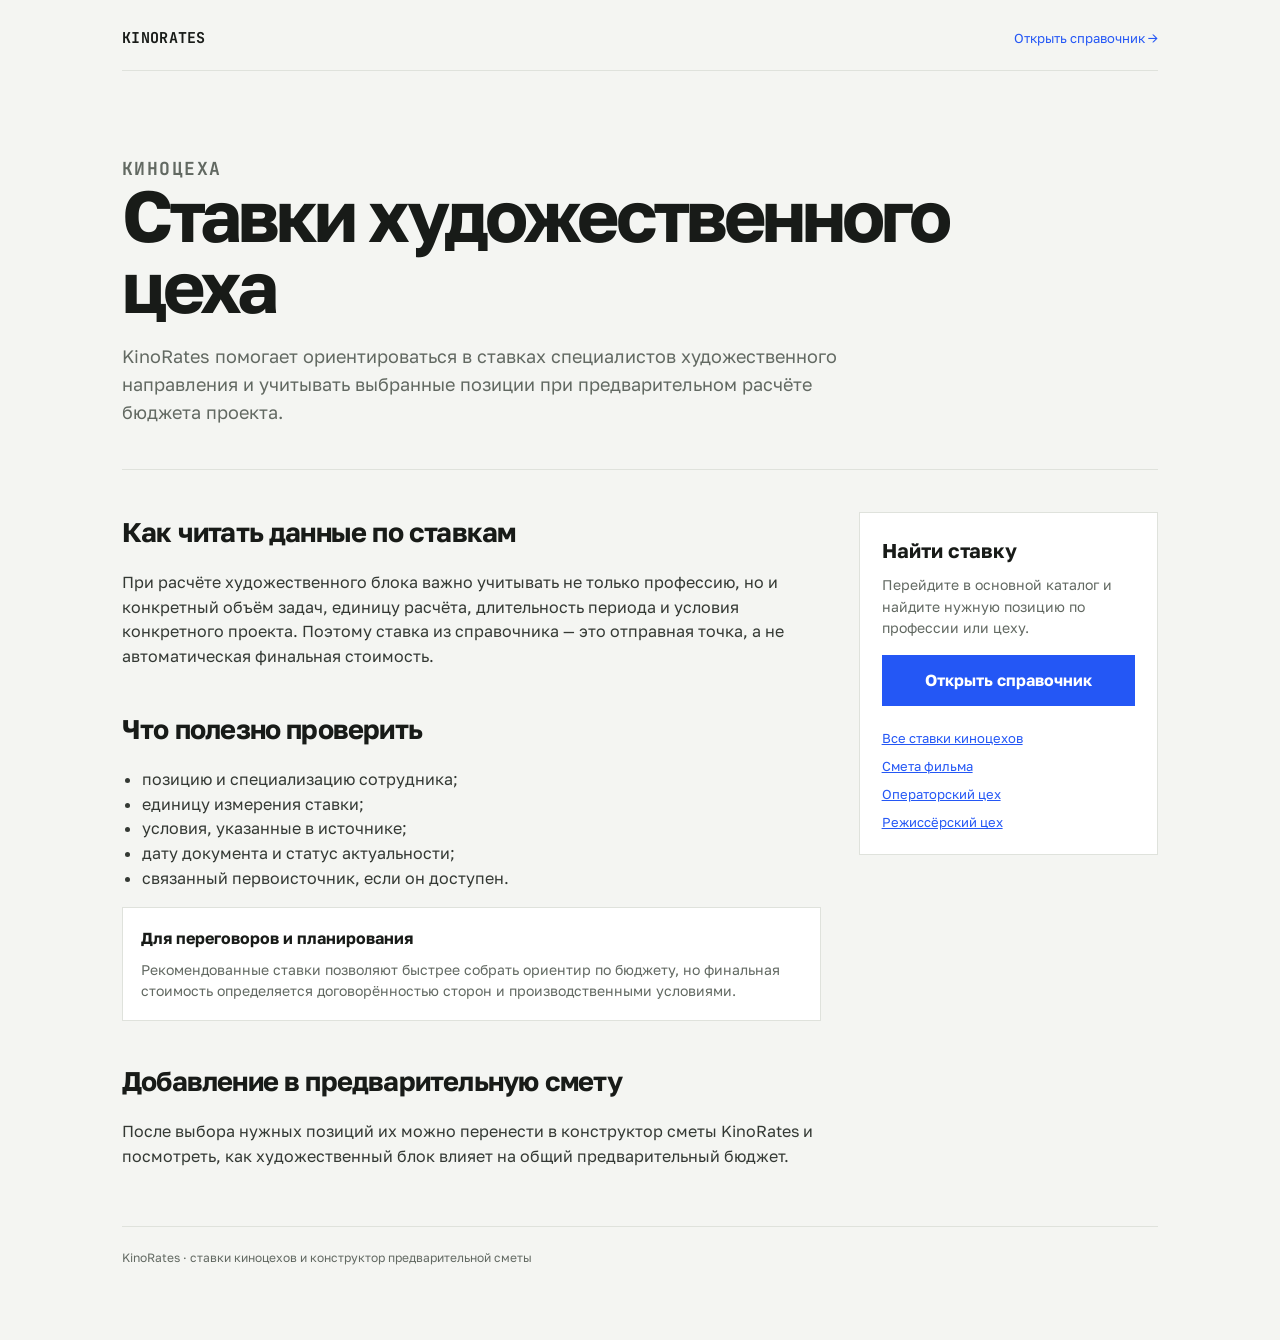
==== hudozhestvennyy-tsekh/index.html @ 4ac18bee "style: adopt Golos Text across KinoRates" ====
<!doctype html><html lang="ru"><head><meta charset="utf-8"><meta name="viewport" content="width=device-width,initial-scale=1"><title>Ставки художественного цеха — KinoRates</title><meta name="description" content="Ставки художественного цеха в KinoRates: ориентиры по профессиям, условиям работы и источникам данных для предварительной сметы кинопроизводства."><link rel="canonical" href="https://kinorates.ru/hudozhestvennyy-tsekh/"><meta property="og:type" content="website"><meta property="og:site_name" content="KinoRates"><meta property="og:title" content="Ставки художественного цеха — KinoRates"><meta property="og:description" content="Ориентиры по ставкам специалистов художественного цеха и переход к справочнику KinoRates."><meta property="og:url" content="https://kinorates.ru/hudozhestvennyy-tsekh/"><meta property="og:image" content="https://kinorates.ru/og-image.png"><meta name="twitter:card" content="summary_large_image"><link rel="preconnect" href="https://fonts.googleapis.com"><link rel="preconnect" href="https://fonts.gstatic.com" crossorigin><link href="https://fonts.googleapis.com/css2?family=Golos+Text:wght@400;500;600;700&family=JetBrains+Mono:wght@500;700&display=swap" rel="stylesheet"><link rel="stylesheet" href="/seo-pages.css"><script type="application/ld+json">{"@context":"https://schema.org","@type":"WebPage","name":"Ставки художественного цеха","url":"https://kinorates.ru/hudozhestvennyy-tsekh/","description":"Страница KinoRates о рекомендованных ставках специалистов художественного цеха.","isPartOf":{"@type":"WebSite","name":"KinoRates","url":"https://kinorates.ru/"},"inLanguage":"ru-RU"}</script></head><body><div class="page"><header class="top"><a class="brand" href="/">KINORATES</a><a class="back" href="/">Открыть справочник →</a></header><section class="hero"><p class="kicker">Киноцеха</p><h1>Ставки художественного цеха</h1><p>KinoRates помогает ориентироваться в ставках специалистов художественного направления и учитывать выбранные позиции при предварительном расчёте бюджета проекта.</p></section><div class="grid"><main class="content"><h2>Как читать данные по ставкам</h2><p>При расчёте художественного блока важно учитывать не только профессию, но и конкретный объём задач, единицу расчёта, длительность периода и условия конкретного проекта. Поэтому ставка из справочника — это отправная точка, а не автоматическая финальная стоимость.</p><h2>Что полезно проверить</h2><ul><li>позицию и специализацию сотрудника;</li><li>единицу измерения ставки;</li><li>условия, указанные в источнике;</li><li>дату документа и статус актуальности;</li><li>связанный первоисточник, если он доступен.</li></ul><div class="note"><b>Для переговоров и планирования</b><p>Рекомендованные ставки позволяют быстрее собрать ориентир по бюджету, но финальная стоимость определяется договорённостью сторон и производственными условиями.</p></div><h2>Добавление в предварительную смету</h2><p>После выбора нужных позиций их можно перенести в конструктор сметы KinoRates и посмотреть, как художественный блок влияет на общий предварительный бюджет.</p></main><aside class="cta"><h2>Найти ставку</h2><p>Перейдите в основной каталог и найдите нужную позицию по профессии или цеху.</p><a class="button" href="/">Открыть справочник</a><div class="links"><a href="/stavki-kinotsekhov/">Все ставки киноцехов</a><a href="/smeta-filma/">Смета фильма</a><a href="/operatorskiy-tsekh/">Операторский цех</a><a href="/rezhisserskiy-tsekh/">Режиссёрский цех</a></div></aside></div><footer class="footer">KinoRates · ставки киноцехов и конструктор предварительной сметы</footer></div></body></html>
---- seo-pages.css ----
:root{--bg:#f4f5f2;--card:#fff;--ink:#181b18;--muted:#626962;--rule:#dfe2dc;--blue:#2457f5;--soft:#eef2ff;--mono:'JetBrains Mono',monospace;--body:'Golos Text',system-ui,sans-serif}*{box-sizing:border-box}html{scroll-behavior:smooth}body{margin:0;background:var(--bg);color:var(--ink);font-family:var(--body);line-height:1.55}.page{max-width:1080px;margin:0 auto;padding:28px 22px 72px}.top{display:flex;justify-content:space-between;gap:20px;align-items:center;padding-bottom:22px;border-bottom:1px solid var(--rule)}.brand{font:700 15px var(--mono);letter-spacing:.02em;color:var(--ink);text-decoration:none}.back{font-size:13px;color:var(--blue);text-decoration:none}.hero{padding:64px 0 42px;border-bottom:1px solid var(--rule)}.kicker{font:700 11px var(--mono);text-transform:uppercase;letter-spacing:.08em;color:var(--blue);margin:0 0 14px}.hero h1{max-width:900px;margin:0;font-size:clamp(38px,7vw,72px);line-height:.98;letter-spacing:-.055em}.hero p{max-width:760px;margin:22px 0 0;color:var(--muted);font-size:18px}.grid{display:grid;grid-template-columns:minmax(0,1.4fr) minmax(260px,.6fr);gap:38px;padding:42px 0}.content h2{font-size:27px;letter-spacing:-.03em;margin:40px 0 12px}.content h2:first-child{margin-top:0}.content p,.content li{font-size:16px;color:#343934}.content ul{padding-left:20px}.note{padding:18px;border:1px solid var(--rule);background:var(--card)}.note b{display:block;margin-bottom:8px}.note p{margin:0;color:var(--muted);font-size:14px}.cta{position:sticky;top:22px;align-self:start;padding:22px;border:1px solid var(--rule);background:var(--card)}.cta h2{margin:0 0 8px;font-size:20px}.cta p{margin:0 0 16px;color:var(--muted);font-size:14px}.button{display:block;padding:13px 16px;background:var(--blue);color:#fff;text-decoration:none;text-align:center;font-weight:700}.links{display:grid;gap:8px;margin-top:22px}.links a{color:var(--blue);font-size:13px}.footer{padding-top:22px;border-top:1px solid var(--rule);color:var(--muted);font-size:12px}@media(max-width:760px){.grid{grid-template-columns:1fr}.cta{position:static}.hero{padding-top:44px}.hero p{font-size:16px}.top{align-items:flex-start;flex-direction:column}}
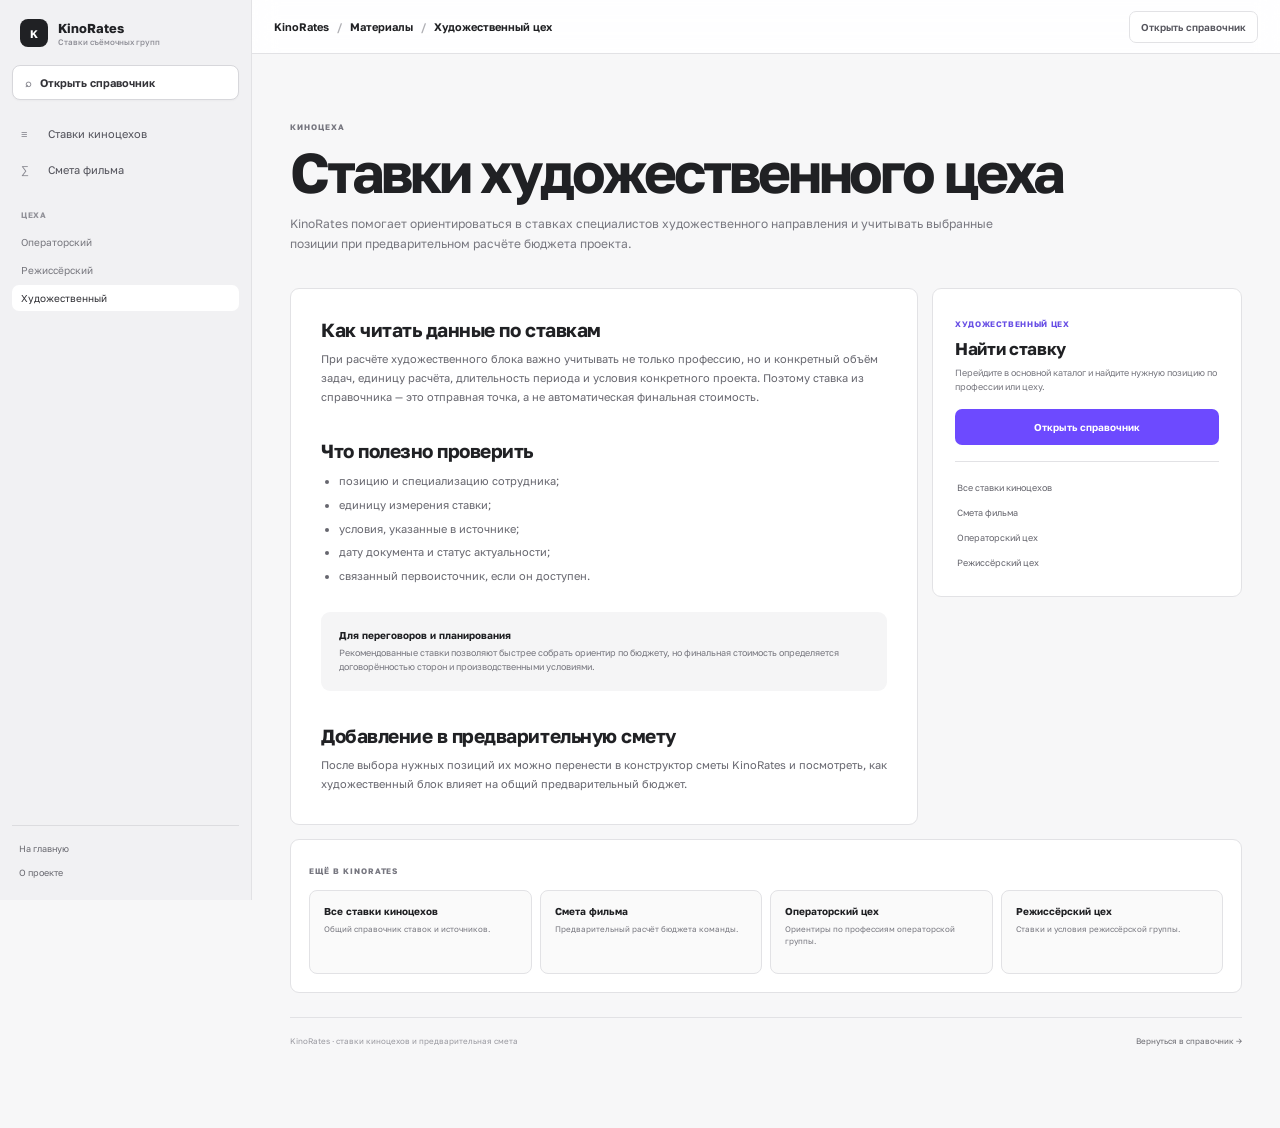
==== commit 9ce28861: "Restyle art department landing page" ====
--- a/hudozhestvennyy-tsekh/index.html
+++ b/hudozhestvennyy-tsekh/index.html
@@ -1 +1,47 @@
-<!doctype html><html lang="ru"><head><meta charset="utf-8"><meta name="viewport" content="width=device-width,initial-scale=1"><title>Ставки художественного цеха — KinoRates</title><meta name="description" content="Ставки художественного цеха в KinoRates: ориентиры по профессиям, условиям работы и источникам данных для предварительной сметы кинопроизводства."><link rel="canonical" href="https://kinorates.ru/hudozhestvennyy-tsekh/"><meta property="og:type" content="website"><meta property="og:site_name" content="KinoRates"><meta property="og:title" content="Ставки художественного цеха — KinoRates"><meta property="og:description" content="Ориентиры по ставкам специалистов художественного цеха и переход к справочнику KinoRates."><meta property="og:url" content="https://kinorates.ru/hudozhestvennyy-tsekh/"><meta property="og:image" content="https://kinorates.ru/og-image.png"><meta name="twitter:card" content="summary_large_image"><link rel="preconnect" href="https://fonts.googleapis.com"><link rel="preconnect" href="https://fonts.gstatic.com" crossorigin><link href="https://fonts.googleapis.com/css2?family=Golos+Text:wght@400;500;600;700&family=JetBrains+Mono:wght@500;700&display=swap" rel="stylesheet"><link rel="stylesheet" href="/seo-pages.css"><script type="application/ld+json">{"@context":"https://schema.org","@type":"WebPage","name":"Ставки художественного цеха","url":"https://kinorates.ru/hudozhestvennyy-tsekh/","description":"Страница KinoRates о рекомендованных ставках специалистов художественного цеха.","isPartOf":{"@type":"WebSite","name":"KinoRates","url":"https://kinorates.ru/"},"inLanguage":"ru-RU"}</script></head><body><div class="page"><header class="top"><a class="brand" href="/">KINORATES</a><a class="back" href="/">Открыть справочник →</a></header><section class="hero"><p class="kicker">Киноцеха</p><h1>Ставки художественного цеха</h1><p>KinoRates помогает ориентироваться в ставках специалистов художественного направления и учитывать выбранные позиции при предварительном расчёте бюджета проекта.</p></section><div class="grid"><main class="content"><h2>Как читать данные по ставкам</h2><p>При расчёте художественного блока важно учитывать не только профессию, но и конкретный объём задач, единицу расчёта, длительность периода и условия конкретного проекта. Поэтому ставка из справочника — это отправная точка, а не автоматическая финальная стоимость.</p><h2>Что полезно проверить</h2><ul><li>позицию и специализацию сотрудника;</li><li>единицу измерения ставки;</li><li>условия, указанные в источнике;</li><li>дату документа и статус актуальности;</li><li>связанный первоисточник, если он доступен.</li></ul><div class="note"><b>Для переговоров и планирования</b><p>Рекомендованные ставки позволяют быстрее собрать ориентир по бюджету, но финальная стоимость определяется договорённостью сторон и производственными условиями.</p></div><h2>Добавление в предварительную смету</h2><p>После выбора нужных позиций их можно перенести в конструктор сметы KinoRates и посмотреть, как художественный блок влияет на общий предварительный бюджет.</p></main><aside class="cta"><h2>Найти ставку</h2><p>Перейдите в основной каталог и найдите нужную позицию по профессии или цеху.</p><a class="button" href="/">Открыть справочник</a><div class="links"><a href="/stavki-kinotsekhov/">Все ставки киноцехов</a><a href="/smeta-filma/">Смета фильма</a><a href="/operatorskiy-tsekh/">Операторский цех</a><a href="/rezhisserskiy-tsekh/">Режиссёрский цех</a></div></aside></div><footer class="footer">KinoRates · ставки киноцехов и конструктор предварительной сметы</footer></div></body></html>+<!doctype html>
+<html lang="ru">
+<head>
+  <meta charset="utf-8">
+  <meta name="viewport" content="width=device-width,initial-scale=1">
+  <title>Ставки художественного цеха — KinoRates</title>
+  <meta name="description" content="Ставки художественного цеха в KinoRates: ориентиры по профессиям, условиям работы и источникам данных для предварительной сметы кинопроизводства.">
+  <meta name="robots" content="index, follow, max-image-preview:large">
+  <meta name="theme-color" content="#f7f7f8">
+  <link rel="icon" href="/favicon.svg" type="image/svg+xml">
+  <link rel="canonical" href="https://kinorates.ru/hudozhestvennyy-tsekh/">
+  <meta property="og:type" content="website"><meta property="og:site_name" content="KinoRates"><meta property="og:title" content="Ставки художественного цеха — KinoRates"><meta property="og:description" content="Ориентиры по ставкам специалистов художественного цеха и переход к справочнику KinoRates."><meta property="og:url" content="https://kinorates.ru/hudozhestvennyy-tsekh/"><meta property="og:image" content="https://kinorates.ru/og-image-v9.png">
+  <meta name="twitter:card" content="summary_large_image">
+  <link rel="preconnect" href="https://fonts.googleapis.com"><link rel="preconnect" href="https://fonts.gstatic.com" crossorigin>
+  <link href="https://fonts.googleapis.com/css2?family=Golos+Text:wght@400;500;600;700&display=swap" rel="stylesheet">
+  <link rel="stylesheet" href="/seo-pages.css?v=20260824-1">
+  <script type="application/ld+json">{"@context":"https://schema.org","@type":"WebPage","name":"Ставки художественного цеха","url":"https://kinorates.ru/hudozhestvennyy-tsekh/","description":"Страница KinoRates о рекомендованных ставках специалистов художественного цеха.","isPartOf":{"@type":"WebSite","name":"KinoRates","url":"https://kinorates.ru/"},"inLanguage":"ru-RU"}</script>
+</head>
+<body>
+<div class="seo-shell">
+  <aside class="seo-sidebar">
+    <a class="seo-brand" href="/"><b>K</b><span>KinoRates<small>Ставки съёмочных групп</small></span></a>
+    <a class="seo-home-link" href="/"><i>⌕</i><span>Открыть справочник</span></a>
+    <nav class="seo-nav"><a href="/stavki-kinotsekhov/"><i>≡</i><span>Ставки киноцехов</span></a><a href="/smeta-filma/"><i>∑</i><span>Смета фильма</span></a></nav>
+    <div class="seo-subnav"><small>Цеха</small><a href="/operatorskiy-tsekh/">Операторский</a><a href="/rezhisserskiy-tsekh/">Режиссёрский</a><a class="active" href="/hudozhestvennyy-tsekh/">Художественный</a></div>
+    <footer><a href="/">На главную</a><a href="/#about">О проекте</a></footer>
+  </aside>
+  <main class="seo-main">
+    <header class="seo-topbar"><a class="seo-mobile-brand" href="/">KinoRates</a><div class="seo-breadcrumb"><a href="/">KinoRates</a><span>/</span><a href="/stavki-kinotsekhov/">Материалы</a><span>/</span>Художественный цех</div><a class="seo-top-action" href="/">Открыть справочник</a></header>
+    <div class="seo-view">
+      <section class="seo-head"><p class="seo-kicker">Киноцеха</p><h1>Ставки художественного цеха</h1><p>KinoRates помогает ориентироваться в ставках специалистов художественного направления и учитывать выбранные позиции при предварительном расчёте бюджета проекта.</p></section>
+      <div class="seo-grid">
+        <article class="seo-card">
+          <h2>Как читать данные по ставкам</h2><p>При расчёте художественного блока важно учитывать не только профессию, но и конкретный объём задач, единицу расчёта, длительность периода и условия конкретного проекта. Поэтому ставка из справочника — это отправная точка, а не автоматическая финальная стоимость.</p>
+          <h2>Что полезно проверить</h2><ul><li>позицию и специализацию сотрудника;</li><li>единицу измерения ставки;</li><li>условия, указанные в источнике;</li><li>дату документа и статус актуальности;</li><li>связанный первоисточник, если он доступен.</li></ul>
+          <div class="seo-note"><b>Для переговоров и планирования</b><p>Рекомендованные ставки позволяют быстрее собрать ориентир по бюджету, но финальная стоимость определяется договорённостью сторон и производственными условиями.</p></div>
+          <h2>Добавление в предварительную смету</h2><p>После выбора нужных позиций их можно перенести в конструктор сметы KinoRates и посмотреть, как художественный блок влияет на общий предварительный бюджет.</p>
+        </article>
+        <aside class="seo-cta"><span>Художественный цех</span><h2>Найти ставку</h2><p>Перейдите в основной каталог и найдите нужную позицию по профессии или цеху.</p><a class="seo-button" href="/">Открыть справочник</a><div class="seo-links"><a href="/stavki-kinotsekhov/">Все ставки киноцехов</a><a href="/smeta-filma/">Смета фильма</a><a href="/operatorskiy-tsekh/">Операторский цех</a><a href="/rezhisserskiy-tsekh/">Режиссёрский цех</a></div></aside>
+      </div>
+      <section class="seo-related"><small>Ещё в KinoRates</small><div class="seo-related-grid"><a href="/stavki-kinotsekhov/"><b>Все ставки киноцехов</b><span>Общий справочник ставок и источников.</span></a><a href="/smeta-filma/"><b>Смета фильма</b><span>Предварительный расчёт бюджета команды.</span></a><a href="/operatorskiy-tsekh/"><b>Операторский цех</b><span>Ориентиры по профессиям операторской группы.</span></a><a href="/rezhisserskiy-tsekh/"><b>Режиссёрский цех</b><span>Ставки и условия режиссёрской группы.</span></a></div></section>
+      <footer class="seo-footer"><span>KinoRates · ставки киноцехов и предварительная смета</span><a href="/">Вернуться в справочник →</a></footer>
+    </div>
+  </main>
+</div>
+</body>
+</html>
--- a/seo-pages.css
+++ b/seo-pages.css
@@ -1 +1,68 @@
-:root{--bg:#f4f5f2;--card:#fff;--ink:#181b18;--muted:#626962;--rule:#dfe2dc;--blue:#2457f5;--soft:#eef2ff;--mono:'JetBrains Mono',monospace;--body:'Golos Text',system-ui,sans-serif}*{box-sizing:border-box}html{scroll-behavior:smooth}body{margin:0;background:var(--bg);color:var(--ink);font-family:var(--body);line-height:1.55}.page{max-width:1080px;margin:0 auto;padding:28px 22px 72px}.top{display:flex;justify-content:space-between;gap:20px;align-items:center;padding-bottom:22px;border-bottom:1px solid var(--rule)}.brand{font:700 15px var(--mono);letter-spacing:.02em;color:var(--ink);text-decoration:none}.back{font-size:13px;color:var(--blue);text-decoration:none}.hero{padding:64px 0 42px;border-bottom:1px solid var(--rule)}.kicker{font:700 11px var(--mono);text-transform:uppercase;letter-spacing:.08em;color:var(--blue);margin:0 0 14px}.hero h1{max-width:900px;margin:0;font-size:clamp(38px,7vw,72px);line-height:.98;letter-spacing:-.055em}.hero p{max-width:760px;margin:22px 0 0;color:var(--muted);font-size:18px}.grid{display:grid;grid-template-columns:minmax(0,1.4fr) minmax(260px,.6fr);gap:38px;padding:42px 0}.content h2{font-size:27px;letter-spacing:-.03em;margin:40px 0 12px}.content h2:first-child{margin-top:0}.content p,.content li{font-size:16px;color:#343934}.content ul{padding-left:20px}.note{padding:18px;border:1px solid var(--rule);background:var(--card)}.note b{display:block;margin-bottom:8px}.note p{margin:0;color:var(--muted);font-size:14px}.cta{position:sticky;top:22px;align-self:start;padding:22px;border:1px solid var(--rule);background:var(--card)}.cta h2{margin:0 0 8px;font-size:20px}.cta p{margin:0 0 16px;color:var(--muted);font-size:14px}.button{display:block;padding:13px 16px;background:var(--blue);color:#fff;text-decoration:none;text-align:center;font-weight:700}.links{display:grid;gap:8px;margin-top:22px}.links a{color:var(--blue);font-size:13px}.footer{padding-top:22px;border-top:1px solid var(--rule);color:var(--muted);font-size:12px}@media(max-width:760px){.grid{grid-template-columns:1fr}.cta{position:static}.hero{padding-top:44px}.hero p{font-size:16px}.top{align-items:flex-start;flex-direction:column}}+:root{--bg:#f7f7f8;--panel:#fff;--ink:#202124;--muted:#77777f;--line:#e2e2e5;--soft:#f0f0f2;--accent:#6d4aff;--accent-soft:#eeeaff;--side:252px;font-family:"Golos Text",ui-sans-serif,-apple-system,BlinkMacSystemFont,"Segoe UI",sans-serif;color:var(--ink);background:var(--bg)}
+*{box-sizing:border-box}
+html{scroll-behavior:smooth}
+body{margin:0;min-width:320px;background:var(--bg);color:var(--ink)}
+a{color:inherit;text-decoration:none}
+button,input,textarea,select{font:inherit}
+.seo-shell{min-height:100vh;display:grid;grid-template-columns:var(--side) minmax(0,1fr)}
+.seo-sidebar{position:sticky;z-index:20;top:0;height:100vh;display:flex;flex-direction:column;padding:12px;border-right:1px solid var(--line);background:#f1f1f3}
+.seo-brand{display:flex;gap:10px;align-items:center;padding:7px 8px 18px;font-size:13px;font-weight:720}
+.seo-brand>b{display:grid;width:28px;height:28px;place-items:center;border-radius:8px;color:#fff;background:var(--ink);font-size:11px}
+.seo-brand>span{display:grid}
+.seo-brand small{margin-top:1px;color:#8b8b93;font-size:8px;font-weight:500}
+.seo-home-link{width:100%;display:flex;gap:8px;align-items:center;padding:10px 12px;border:1px solid #d7d7db;border-radius:8px;background:#fff;color:#333338;font-size:11px;font-weight:650;box-shadow:0 1px 2px rgba(0,0,0,.03)}
+.seo-home-link i{color:#85858d;font-style:normal}
+.seo-nav{display:grid;gap:2px;margin-top:16px}
+.seo-nav a{display:grid;grid-template-columns:20px 1fr;gap:7px;align-items:center;min-height:34px;padding:0 9px;border-radius:7px;color:#515159;font-size:11px}
+.seo-nav a:hover,.seo-nav a.active{color:#242428;background:#fff;box-shadow:0 1px 2px rgba(0,0,0,.04)}
+.seo-nav i{color:#85858d;font-style:normal}
+.seo-subnav{display:grid;gap:2px;margin-top:24px}
+.seo-subnav>small{margin:0 9px 7px;color:#929299;font-size:8px;font-weight:700;letter-spacing:.08em;text-transform:uppercase}
+.seo-subnav a{padding:7px 9px;border-radius:7px;color:#77777e;font-size:10px}
+.seo-subnav a:hover,.seo-subnav a.active{color:#303035;background:#fff}
+.seo-sidebar footer{display:grid;gap:3px;margin-top:auto;padding:12px 7px 5px;border-top:1px solid #dcdcdf}
+.seo-sidebar footer a{padding:5px 0;color:#696970;font-size:9px}
+.seo-main{min-width:0}
+.seo-topbar{position:sticky;z-index:10;top:0;height:54px;display:flex;align-items:center;justify-content:space-between;padding:0 22px;border-bottom:1px solid var(--line);background:rgba(255,255,255,.88);backdrop-filter:blur(12px)}
+.seo-breadcrumb{display:flex;gap:8px;align-items:center;font-size:11px;font-weight:650}
+.seo-breadcrumb span{color:#b0b0b5}
+.seo-top-action{min-height:32px;display:inline-flex;align-items:center;padding:0 11px;border:1px solid var(--line);border-radius:7px;background:#fff;color:#55555d;font-size:10px;font-weight:600}
+.seo-mobile-brand{display:none;font-size:11px;font-weight:700}
+.seo-view{max-width:1120px;margin:0 auto;padding:42px 38px 82px}
+.seo-head{max-width:850px;padding:26px 0 34px}
+.seo-kicker{margin:0 0 12px;color:#777780;font-size:8px;font-weight:720;letter-spacing:.12em;text-transform:uppercase}
+.seo-head h1{max-width:820px;margin:0;font-size:clamp(38px,5vw,56px);line-height:1;letter-spacing:-.055em}
+.seo-head>p:last-child{max-width:720px;margin:14px 0 0;color:var(--muted);font-size:12px;line-height:1.65}
+.seo-grid{display:grid;grid-template-columns:minmax(0,1fr) 310px;gap:14px;align-items:start}
+.seo-card,.seo-cta,.seo-related{border:1px solid var(--line);border-radius:9px;background:var(--panel)}
+.seo-card{padding:30px}
+.seo-card h2{margin:34px 0 9px;font-size:19px;line-height:1.2;letter-spacing:-.025em}
+.seo-card h2:first-child{margin-top:0}
+.seo-card p,.seo-card li{color:#66666e;font-size:11px;line-height:1.7}
+.seo-card p{margin:0}
+.seo-card ul{margin:8px 0 0;padding-left:18px}
+.seo-card li+li{margin-top:5px}
+.seo-note{margin:26px 0 4px;padding:17px 18px;border-radius:9px;background:#f5f5f6}
+.seo-note b{display:block;margin-bottom:5px;font-size:10px}
+.seo-note p{color:#77777f;font-size:9px;line-height:1.55}
+.seo-cta{position:sticky;top:68px;padding:22px}
+.seo-cta>span{color:#684fe5;font-size:8px;font-weight:700;letter-spacing:.08em;text-transform:uppercase}
+.seo-cta h2{margin:7px 0 7px;font-size:17px;letter-spacing:-.02em}
+.seo-cta>p{margin:0 0 16px;color:var(--muted);font-size:9px;line-height:1.55}
+.seo-button{display:flex;min-height:36px;align-items:center;justify-content:center;padding:0 13px;border-radius:7px;color:#fff;background:var(--accent);font-size:10px;font-weight:650}
+.seo-button:hover{background:#6040ed}
+.seo-links{display:grid;gap:2px;margin-top:16px;padding-top:14px;border-top:1px solid var(--line)}
+.seo-links a{padding:6px 2px;color:#66666e;font-size:9px}
+.seo-links a:hover{color:#4f38c9}
+.seo-related{margin-top:14px;padding:18px}
+.seo-related>small{color:#777780;font-size:8px;font-weight:720;letter-spacing:.12em;text-transform:uppercase}
+.seo-related-grid{display:grid;grid-template-columns:repeat(4,1fr);gap:8px;margin-top:12px}
+.seo-related-grid a{min-height:84px;padding:14px;border:1px solid var(--line);border-radius:8px;background:#fafafa}
+.seo-related-grid b{display:block;font-size:10px;line-height:1.35}
+.seo-related-grid span{display:block;margin-top:6px;color:var(--muted);font-size:8px;line-height:1.45}
+.seo-related-grid a:hover{background:#fff;border-color:#d6d1f4}
+.seo-footer{display:flex;justify-content:space-between;gap:18px;margin-top:24px;padding-top:18px;border-top:1px solid var(--line);color:#9999a0;font-size:8px}
+.seo-footer a{color:#696970}
+@media(max-width:950px){:root{--side:76px}.seo-brand{justify-content:center}.seo-brand>span,.seo-home-link span,.seo-nav span,.seo-subnav,.seo-sidebar footer{display:none}.seo-home-link{justify-content:center}.seo-nav a{grid-template-columns:20px;justify-content:center}.seo-grid{grid-template-columns:minmax(0,1fr) 270px}.seo-related-grid{grid-template-columns:repeat(2,1fr)}}
+@media(max-width:760px){:root{--side:0}.seo-shell{display:block}.seo-sidebar{display:none}.seo-topbar{padding:0 16px}.seo-breadcrumb{display:none}.seo-mobile-brand{display:block}.seo-view{padding:26px 16px 64px}.seo-head{padding:18px 0 26px}.seo-head h1{font-size:clamp(34px,11vw,48px)}.seo-head>p:last-child{font-size:11px}.seo-grid{grid-template-columns:1fr}.seo-card{padding:22px}.seo-cta{position:static}.seo-related-grid{grid-template-columns:1fr 1fr}.seo-footer{flex-direction:column}}
+@media(max-width:480px){.seo-top-action{font-size:9px;padding:0 9px}.seo-related-grid{grid-template-columns:1fr}.seo-head h1{font-size:34px}.seo-card h2{font-size:17px}}
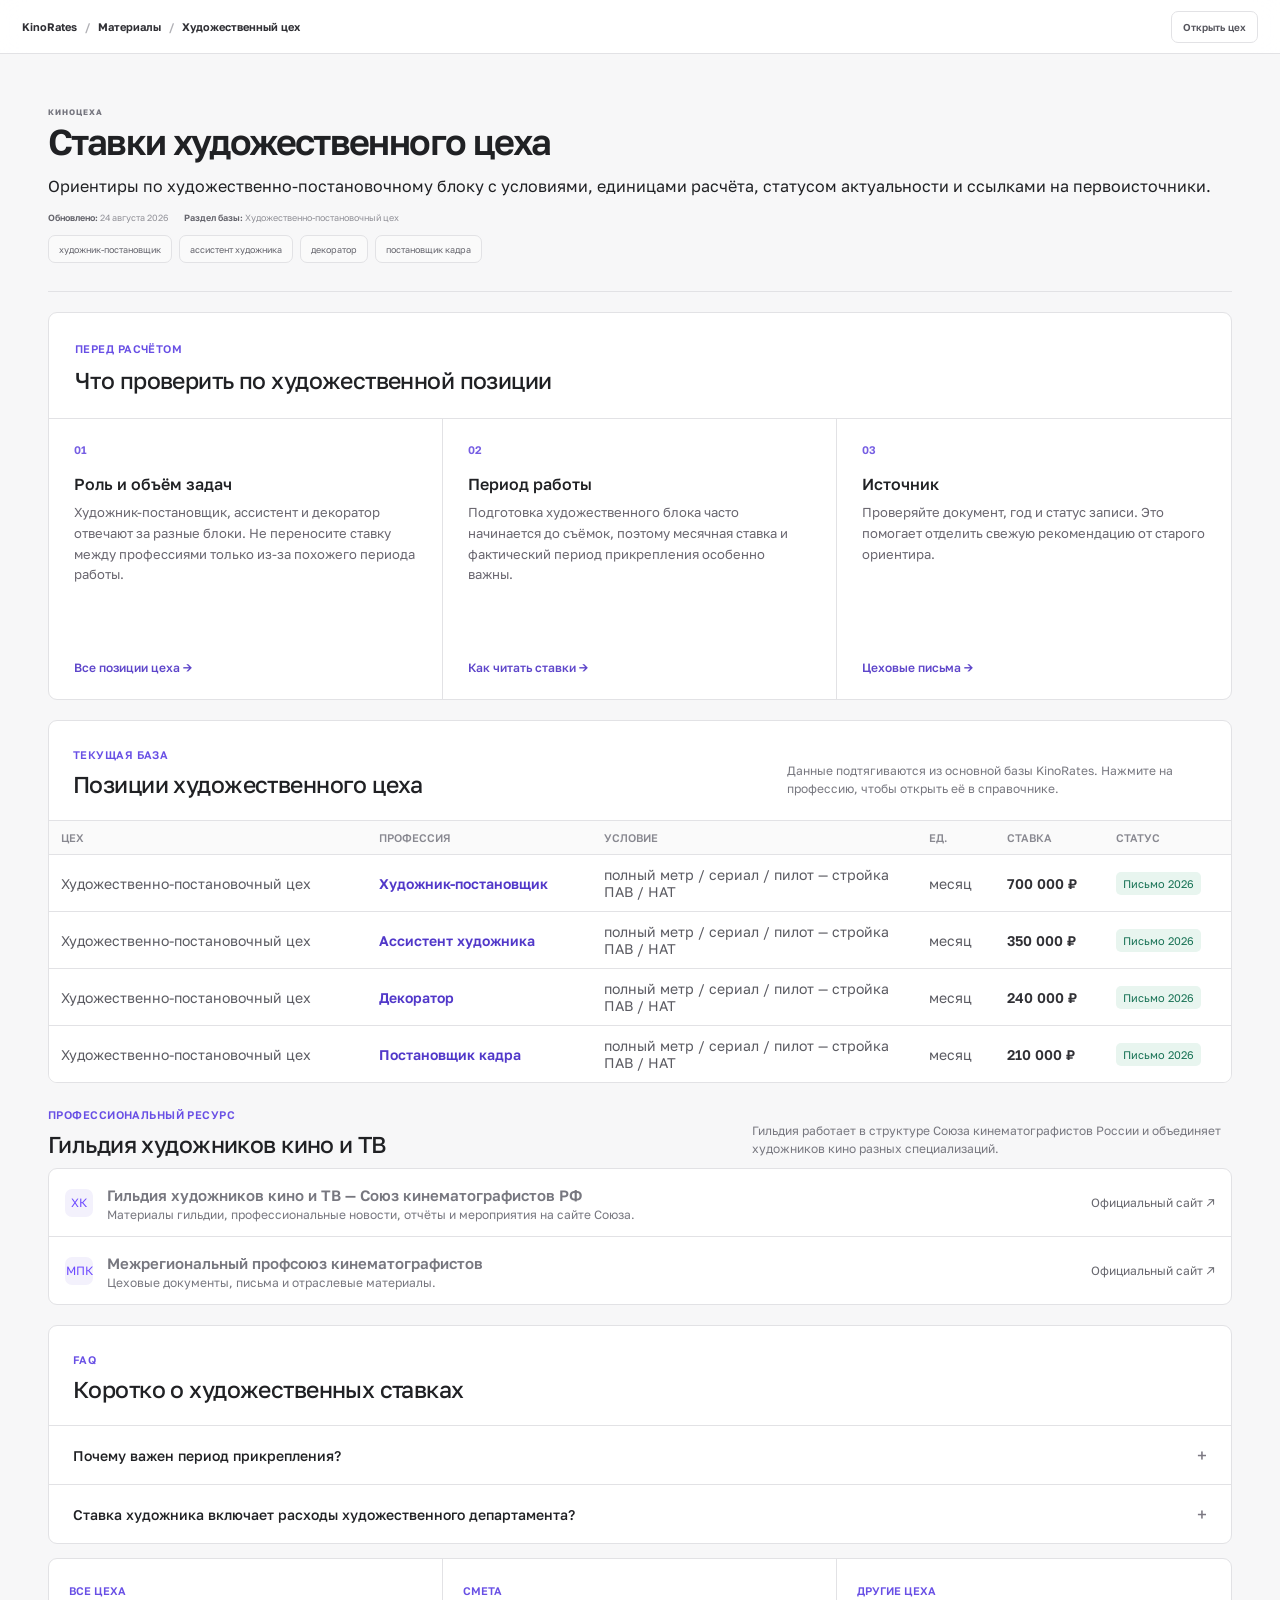
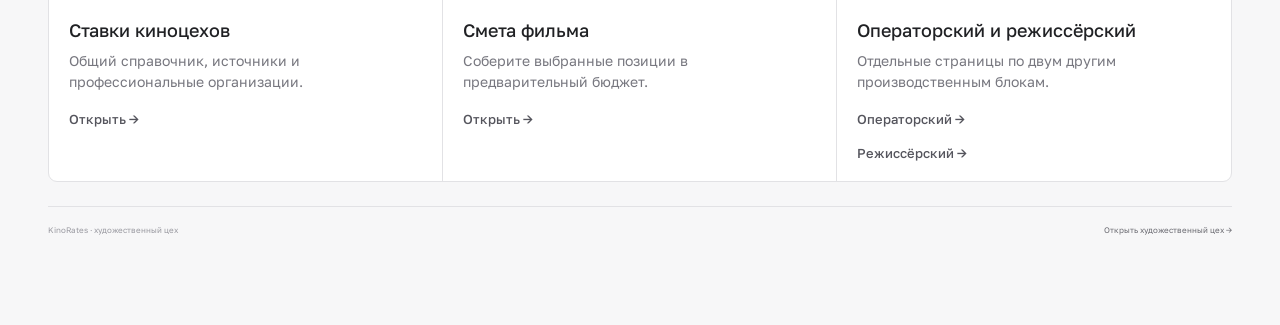
==== commit b2b0772d: "Align art department page with KinoRates knowledge design" ====
--- a/hudozhestvennyy-tsekh/index.html
+++ b/hudozhestvennyy-tsekh/index.html
@@ -1,47 +1,28 @@
 <!doctype html>
 <html lang="ru">
 <head>
-  <meta charset="utf-8">
-  <meta name="viewport" content="width=device-width,initial-scale=1">
+  <meta charset="utf-8"><meta name="viewport" content="width=device-width,initial-scale=1">
   <title>Ставки художественного цеха — KinoRates</title>
-  <meta name="description" content="Ставки художественного цеха в KinoRates: ориентиры по профессиям, условиям работы и источникам данных для предварительной сметы кинопроизводства.">
-  <meta name="robots" content="index, follow, max-image-preview:large">
-  <meta name="theme-color" content="#f7f7f8">
-  <link rel="icon" href="/favicon.svg" type="image/svg+xml">
-  <link rel="canonical" href="https://kinorates.ru/hudozhestvennyy-tsekh/">
-  <meta property="og:type" content="website"><meta property="og:site_name" content="KinoRates"><meta property="og:title" content="Ставки художественного цеха — KinoRates"><meta property="og:description" content="Ориентиры по ставкам специалистов художественного цеха и переход к справочнику KinoRates."><meta property="og:url" content="https://kinorates.ru/hudozhestvennyy-tsekh/"><meta property="og:image" content="https://kinorates.ru/og-image-v9.png">
-  <meta name="twitter:card" content="summary_large_image">
-  <link rel="preconnect" href="https://fonts.googleapis.com"><link rel="preconnect" href="https://fonts.gstatic.com" crossorigin>
-  <link href="https://fonts.googleapis.com/css2?family=Golos+Text:wght@400;500;600;700&display=swap" rel="stylesheet">
-  <link rel="stylesheet" href="/seo-pages.css?v=20260824-1">
-  <script type="application/ld+json">{"@context":"https://schema.org","@type":"WebPage","name":"Ставки художественного цеха","url":"https://kinorates.ru/hudozhestvennyy-tsekh/","description":"Страница KinoRates о рекомендованных ставках специалистов художественного цеха.","isPartOf":{"@type":"WebSite","name":"KinoRates","url":"https://kinorates.ru/"},"inLanguage":"ru-RU"}</script>
+  <meta name="description" content="Ставки художественного цеха в KinoRates: художник-постановщик, ассистент, декоратор и другие позиции с условиями и источниками.">
+  <meta name="robots" content="index, follow, max-image-preview:large"><meta name="theme-color" content="#f7f7f8">
+  <link rel="icon" href="/favicon.svg" type="image/svg+xml"><link rel="canonical" href="https://kinorates.ru/hudozhestvennyy-tsekh/">
+  <meta property="og:type" content="website"><meta property="og:site_name" content="KinoRates"><meta property="og:title" content="Ставки художественного цеха — KinoRates"><meta property="og:description" content="Ориентиры по ставкам специалистов художественно-постановочного цеха и профессиональные источники."><meta property="og:url" content="https://kinorates.ru/hudozhestvennyy-tsekh/"><meta property="og:image" content="https://kinorates.ru/og-image-v9.png"><meta name="twitter:card" content="summary_large_image">
+  <link rel="preconnect" href="https://fonts.googleapis.com"><link rel="preconnect" href="https://fonts.gstatic.com" crossorigin><link href="https://fonts.googleapis.com/css2?family=Golos+Text:wght@400;500;600;700&display=swap" rel="stylesheet">
+  <link rel="stylesheet" href="/seo-pages.css?v=20260824-3">
+  <script type="application/ld+json">{"@context":"https://schema.org","@type":"WebPage","name":"Ставки художественного цеха","url":"https://kinorates.ru/hudozhestvennyy-tsekh/","dateModified":"2026-08-24","description":"Ставки и условия специалистов художественно-постановочного цеха в KinoRates.","isPartOf":{"@type":"WebSite","name":"KinoRates","url":"https://kinorates.ru/"},"inLanguage":"ru-RU"}</script>
 </head>
 <body>
-<div class="seo-shell">
-  <aside class="seo-sidebar">
-    <a class="seo-brand" href="/"><b>K</b><span>KinoRates<small>Ставки съёмочных групп</small></span></a>
-    <a class="seo-home-link" href="/"><i>⌕</i><span>Открыть справочник</span></a>
-    <nav class="seo-nav"><a href="/stavki-kinotsekhov/"><i>≡</i><span>Ставки киноцехов</span></a><a href="/smeta-filma/"><i>∑</i><span>Смета фильма</span></a></nav>
-    <div class="seo-subnav"><small>Цеха</small><a href="/operatorskiy-tsekh/">Операторский</a><a href="/rezhisserskiy-tsekh/">Режиссёрский</a><a class="active" href="/hudozhestvennyy-tsekh/">Художественный</a></div>
-    <footer><a href="/">На главную</a><a href="/#about">О проекте</a></footer>
-  </aside>
-  <main class="seo-main">
-    <header class="seo-topbar"><a class="seo-mobile-brand" href="/">KinoRates</a><div class="seo-breadcrumb"><a href="/">KinoRates</a><span>/</span><a href="/stavki-kinotsekhov/">Материалы</a><span>/</span>Художественный цех</div><a class="seo-top-action" href="/">Открыть справочник</a></header>
-    <div class="seo-view">
-      <section class="seo-head"><p class="seo-kicker">Киноцеха</p><h1>Ставки художественного цеха</h1><p>KinoRates помогает ориентироваться в ставках специалистов художественного направления и учитывать выбранные позиции при предварительном расчёте бюджета проекта.</p></section>
-      <div class="seo-grid">
-        <article class="seo-card">
-          <h2>Как читать данные по ставкам</h2><p>При расчёте художественного блока важно учитывать не только профессию, но и конкретный объём задач, единицу расчёта, длительность периода и условия конкретного проекта. Поэтому ставка из справочника — это отправная точка, а не автоматическая финальная стоимость.</p>
-          <h2>Что полезно проверить</h2><ul><li>позицию и специализацию сотрудника;</li><li>единицу измерения ставки;</li><li>условия, указанные в источнике;</li><li>дату документа и статус актуальности;</li><li>связанный первоисточник, если он доступен.</li></ul>
-          <div class="seo-note"><b>Для переговоров и планирования</b><p>Рекомендованные ставки позволяют быстрее собрать ориентир по бюджету, но финальная стоимость определяется договорённостью сторон и производственными условиями.</p></div>
-          <h2>Добавление в предварительную смету</h2><p>После выбора нужных позиций их можно перенести в конструктор сметы KinoRates и посмотреть, как художественный блок влияет на общий предварительный бюджет.</p>
-        </article>
-        <aside class="seo-cta"><span>Художественный цех</span><h2>Найти ставку</h2><p>Перейдите в основной каталог и найдите нужную позицию по профессии или цеху.</p><a class="seo-button" href="/">Открыть справочник</a><div class="seo-links"><a href="/stavki-kinotsekhov/">Все ставки киноцехов</a><a href="/smeta-filma/">Смета фильма</a><a href="/operatorskiy-tsekh/">Операторский цех</a><a href="/rezhisserskiy-tsekh/">Режиссёрский цех</a></div></aside>
-      </div>
-      <section class="seo-related"><small>Ещё в KinoRates</small><div class="seo-related-grid"><a href="/stavki-kinotsekhov/"><b>Все ставки киноцехов</b><span>Общий справочник ставок и источников.</span></a><a href="/smeta-filma/"><b>Смета фильма</b><span>Предварительный расчёт бюджета команды.</span></a><a href="/operatorskiy-tsekh/"><b>Операторский цех</b><span>Ориентиры по профессиям операторской группы.</span></a><a href="/rezhisserskiy-tsekh/"><b>Режиссёрский цех</b><span>Ставки и условия режиссёрской группы.</span></a></div></section>
-      <footer class="seo-footer"><span>KinoRates · ставки киноцехов и предварительная смета</span><a href="/">Вернуться в справочник →</a></footer>
-    </div>
-  </main>
-</div>
-</body>
-</html>
+<div class="seo-shell"><aside class="seo-sidebar" aria-hidden="true"><a href="/">KinoRates</a></aside><main class="seo-main">
+<header class="seo-topbar"><a class="seo-mobile-brand" href="/">KinoRates</a><div class="seo-breadcrumb"><a href="/">KinoRates</a><span>/</span><a href="/stavki-kinotsekhov/">Материалы</a><span>/</span>Художественный цех</div><a class="seo-top-action" href="/?dept=Художественно-постановочный%20цех#home">Открыть цех</a></header>
+<div class="seo-view">
+<section class="seo-head"><p class="seo-kicker">Киноцеха</p><h1>Ставки художественного цеха</h1><p>Ориентиры по художественно-постановочному блоку с условиями, единицами расчёта, статусом актуальности и ссылками на первоисточники.</p><div class="seo-meta-row"><span><b>Обновлено:</b> 24 августа 2026</span><span><b>Раздел базы:</b> Художественно-постановочный цех</span></div><nav class="seo-popular"><a href="/?q=художник-постановщик#home">художник-постановщик</a><a href="/?q=ассистент художника#home">ассистент художника</a><a href="/?q=декоратор#home">декоратор</a><a href="/?q=постановщик кадра#home">постановщик кадра</a></nav></section>
+<section class="rate-reading-guide"><header><span>ПЕРЕД РАСЧЁТОМ</span><h2>Что проверить по художественной позиции</h2></header><div class="rate-reading-steps"><article><i>01</i><h3>Роль и объём задач</h3><p>Художник-постановщик, ассистент и декоратор отвечают за разные блоки. Не переносите ставку между профессиями только из-за похожего периода работы.</p><nav><a href="/?dept=Художественно-постановочный%20цех#home">Все позиции цеха →</a></nav></article><article><i>02</i><h3>Период работы</h3><p>Подготовка художественного блока часто начинается до съёмок, поэтому месячная ставка и фактический период прикрепления особенно важны.</p><nav><a href="/#knowledge">Как читать ставки →</a></nav></article><article><i>03</i><h3>Источник</h3><p>Проверяйте документ, год и статус записи. Это помогает отделить свежую рекомендацию от старого ориентира.</p><nav><a href="/#resources">Цеховые письма →</a></nav></article></div></section>
+<section class="seo-live"><header><div><span>ТЕКУЩАЯ БАЗА</span><h2>Позиции художественного цеха</h2></div><p>Данные подтягиваются из основной базы KinoRates. Нажмите на профессию, чтобы открыть её в справочнике.</p></header><div data-live-rates data-dept="Художественно-постановочный цех" data-limit="7"></div></section>
+<div class="seo-section-head"><div><span>ПРОФЕССИОНАЛЬНЫЙ РЕСУРС</span><h2>Гильдия художников кино и ТВ</h2></div><p>Гильдия работает в структуре Союза кинематографистов России и объединяет художников кино разных специализаций.</p></div>
+<section class="resource-list seo-resource-list"><a href="https://www.unikino.ru/" target="_blank" rel="noopener"><i>ХК</i><span><b>Гильдия художников кино и ТВ — Союз кинематографистов РФ</b><span>Материалы гильдии, профессиональные новости, отчёты и мероприятия на сайте Союза.</span></span><em>Официальный сайт ↗</em></a><a href="https://kinoprofsoyuz.ru/" target="_blank" rel="noopener"><i>МПК</i><span><b>Межрегиональный профсоюз кинематографистов</b><span>Цеховые документы, письма и отраслевые материалы.</span></span><em>Официальный сайт ↗</em></a></section>
+<section class="seo-faq"><header><span>FAQ</span><h2>Коротко о художественных ставках</h2></header><details><summary>Почему важен период прикрепления?</summary><p>Художественный цех часто работает дольше съёмочного периода. Для помесячной ставки фактические даты прикрепления могут заметно менять итог бюджета.</p></details><details><summary>Ставка художника включает расходы художественного департамента?</summary><p>Нет. Персональная ставка специалиста и производственные расходы на декорации, реквизит, материалы, транспорт и подрядчиков — разные статьи бюджета.</p></details></section>
+<section class="article-grid standalone"><article><span>ВСЕ ЦЕХА</span><h3>Ставки киноцехов</h3><p>Общий справочник, источники и профессиональные организации.</p><a href="/stavki-kinotsekhov/">Открыть →</a></article><article><span>СМЕТА</span><h3>Смета фильма</h3><p>Соберите выбранные позиции в предварительный бюджет.</p><a href="/smeta-filma/">Открыть →</a></article><article><span>ДРУГИЕ ЦЕХА</span><h3>Операторский и режиссёрский</h3><p>Отдельные страницы по двум другим производственным блокам.</p><a href="/operatorskiy-tsekh/">Операторский →</a><a href="/rezhisserskiy-tsekh/">Режиссёрский →</a></article></section>
+<footer class="seo-footer"><span>KinoRates · художественный цех</span><a href="/?dept=Художественно-постановочный%20цех#home">Открыть художественный цех →</a></footer>
+</div></main></div>
+<script src="/rates-data.js?v=20260820-30"></script><script src="/seo-live-rates.js?v=20260824-1"></script>
+</body></html>
--- a/seo-pages.css
+++ b/seo-pages.css
@@ -1,68 +1,96 @@
-:root{--bg:#f7f7f8;--panel:#fff;--ink:#202124;--muted:#77777f;--line:#e2e2e5;--soft:#f0f0f2;--accent:#6d4aff;--accent-soft:#eeeaff;--side:252px;font-family:"Golos Text",ui-sans-serif,-apple-system,BlinkMacSystemFont,"Segoe UI",sans-serif;color:var(--ink);background:var(--bg)}
+@import url("/app.css?v=20260820-30");
+
+:root{font-family:"Golos Text",ui-sans-serif,-apple-system,BlinkMacSystemFont,"Segoe UI",sans-serif}
 *{box-sizing:border-box}
 html{scroll-behavior:smooth}
 body{margin:0;min-width:320px;background:var(--bg);color:var(--ink)}
 a{color:inherit;text-decoration:none}
-button,input,textarea,select{font:inherit}
-.seo-shell{min-height:100vh;display:grid;grid-template-columns:var(--side) minmax(0,1fr)}
-.seo-sidebar{position:sticky;z-index:20;top:0;height:100vh;display:flex;flex-direction:column;padding:12px;border-right:1px solid var(--line);background:#f1f1f3}
-.seo-brand{display:flex;gap:10px;align-items:center;padding:7px 8px 18px;font-size:13px;font-weight:720}
-.seo-brand>b{display:grid;width:28px;height:28px;place-items:center;border-radius:8px;color:#fff;background:var(--ink);font-size:11px}
-.seo-brand>span{display:grid}
-.seo-brand small{margin-top:1px;color:#8b8b93;font-size:8px;font-weight:500}
-.seo-home-link{width:100%;display:flex;gap:8px;align-items:center;padding:10px 12px;border:1px solid #d7d7db;border-radius:8px;background:#fff;color:#333338;font-size:11px;font-weight:650;box-shadow:0 1px 2px rgba(0,0,0,.03)}
-.seo-home-link i{color:#85858d;font-style:normal}
-.seo-nav{display:grid;gap:2px;margin-top:16px}
-.seo-nav a{display:grid;grid-template-columns:20px 1fr;gap:7px;align-items:center;min-height:34px;padding:0 9px;border-radius:7px;color:#515159;font-size:11px}
-.seo-nav a:hover,.seo-nav a.active{color:#242428;background:#fff;box-shadow:0 1px 2px rgba(0,0,0,.04)}
-.seo-nav i{color:#85858d;font-style:normal}
-.seo-subnav{display:grid;gap:2px;margin-top:24px}
-.seo-subnav>small{margin:0 9px 7px;color:#929299;font-size:8px;font-weight:700;letter-spacing:.08em;text-transform:uppercase}
-.seo-subnav a{padding:7px 9px;border-radius:7px;color:#77777e;font-size:10px}
-.seo-subnav a:hover,.seo-subnav a.active{color:#303035;background:#fff}
-.seo-sidebar footer{display:grid;gap:3px;margin-top:auto;padding:12px 7px 5px;border-top:1px solid #dcdcdf}
-.seo-sidebar footer a{padding:5px 0;color:#696970;font-size:9px}
+
+/* Standalone SEO documents deliberately reuse the production KinoRates design system. */
+.seo-shell{display:block;min-height:100vh}
+.seo-sidebar{display:none}
 .seo-main{min-width:0}
-.seo-topbar{position:sticky;z-index:10;top:0;height:54px;display:flex;align-items:center;justify-content:space-between;padding:0 22px;border-bottom:1px solid var(--line);background:rgba(255,255,255,.88);backdrop-filter:blur(12px)}
-.seo-breadcrumb{display:flex;gap:8px;align-items:center;font-size:11px;font-weight:650}
+.seo-topbar{position:sticky;z-index:20;top:0;height:54px;display:flex;align-items:center;justify-content:space-between;padding:0 22px;border-bottom:1px solid var(--line);background:rgba(255,255,255,.9);backdrop-filter:blur(12px)}
+.seo-breadcrumb{display:flex;gap:8px;align-items:center;color:#303035;font-size:11px;font-weight:650}
 .seo-breadcrumb span{color:#b0b0b5}
+.seo-mobile-brand{display:none;font-size:11px;font-weight:700}
 .seo-top-action{min-height:32px;display:inline-flex;align-items:center;padding:0 11px;border:1px solid var(--line);border-radius:7px;background:#fff;color:#55555d;font-size:10px;font-weight:600}
-.seo-mobile-brand{display:none;font-size:11px;font-weight:700}
-.seo-view{max-width:1120px;margin:0 auto;padding:42px 38px 82px}
-.seo-head{max-width:850px;padding:26px 0 34px}
-.seo-kicker{margin:0 0 12px;color:#777780;font-size:8px;font-weight:720;letter-spacing:.12em;text-transform:uppercase}
-.seo-head h1{max-width:820px;margin:0;font-size:clamp(38px,5vw,56px);line-height:1;letter-spacing:-.055em}
-.seo-head>p:last-child{max-width:720px;margin:14px 0 0;color:var(--muted);font-size:12px;line-height:1.65}
-.seo-grid{display:grid;grid-template-columns:minmax(0,1fr) 310px;gap:14px;align-items:start}
-.seo-card,.seo-cta,.seo-related{border:1px solid var(--line);border-radius:9px;background:var(--panel)}
-.seo-card{padding:30px}
-.seo-card h2{margin:34px 0 9px;font-size:19px;line-height:1.2;letter-spacing:-.025em}
+.seo-top-action:hover{border-color:#d5d1ed;color:#533bd0}
+.seo-view{max-width:1260px;margin:0 auto;padding:36px 38px 90px}
+
+/* Same scale and rhythm as .page-head in the main application. */
+.seo-head{display:block;max-width:none;padding:17px 0 28px;border-bottom:1px solid var(--line)}
+.seo-kicker{margin:0;color:#777780;font-size:8px;font-weight:720;letter-spacing:.12em;text-transform:uppercase}
+.seo-head h1{max-width:900px;margin:7px 0 8px;font-size:36px;font-weight:600;line-height:1;letter-spacing:-.045em}
+.seo-head>p:last-child{max-width:660px;margin:0;color:var(--muted);font-size:11px;line-height:1.55}
+.seo-meta-row{display:flex;flex-wrap:wrap;gap:8px 16px;margin-top:13px;color:#929299;font-size:9px}
+.seo-meta-row b{color:#64646c;font-weight:600}
+
+/* Legacy content blocks are restyled to the same card language as the knowledge page. */
+.seo-grid{display:grid;grid-template-columns:1fr;gap:14px;margin-top:20px}
+.seo-card,.seo-cta,.seo-related,.seo-section-card{border:1px solid var(--line);border-radius:9px;background:#fff}
+.seo-card{padding:30px 32px}
+.seo-card h2{margin:30px 0 8px;font-size:23px;font-weight:480;line-height:1.2;letter-spacing:-.025em}
 .seo-card h2:first-child{margin-top:0}
-.seo-card p,.seo-card li{color:#66666e;font-size:11px;line-height:1.7}
+.seo-card p,.seo-card li{color:#69666f;font-size:13px;line-height:1.6}
 .seo-card p{margin:0}
-.seo-card ul{margin:8px 0 0;padding-left:18px}
+.seo-card ul{margin:9px 0 0;padding-left:20px}
 .seo-card li+li{margin-top:5px}
-.seo-note{margin:26px 0 4px;padding:17px 18px;border-radius:9px;background:#f5f5f6}
-.seo-note b{display:block;margin-bottom:5px;font-size:10px}
-.seo-note p{color:#77777f;font-size:9px;line-height:1.55}
-.seo-cta{position:sticky;top:68px;padding:22px}
-.seo-cta>span{color:#684fe5;font-size:8px;font-weight:700;letter-spacing:.08em;text-transform:uppercase}
-.seo-cta h2{margin:7px 0 7px;font-size:17px;letter-spacing:-.02em}
-.seo-cta>p{margin:0 0 16px;color:var(--muted);font-size:9px;line-height:1.55}
-.seo-button{display:flex;min-height:36px;align-items:center;justify-content:center;padding:0 13px;border-radius:7px;color:#fff;background:var(--accent);font-size:10px;font-weight:650}
+.seo-note{margin:24px 0 2px;padding:20px 24px;border-radius:9px;background:#f1effa}
+.seo-note b{display:block;font-size:14px;font-weight:520}
+.seo-note p{margin:5px 0 0;color:#696670;font-size:12px;line-height:1.5}
+
+.seo-cta{position:static;display:grid;grid-template-columns:minmax(0,1fr) auto;gap:24px;align-items:center;padding:20px 24px}
+.seo-cta>span{color:#684fe5;font-size:11px;font-weight:570;letter-spacing:.04em;text-transform:uppercase}
+.seo-cta h2{margin:5px 0 4px;font-size:19px;font-weight:520;letter-spacing:-.02em}
+.seo-cta>p{max-width:620px;margin:0;color:var(--muted);font-size:12px;line-height:1.5}
+.seo-button{grid-column:2;grid-row:1/4;display:flex;min-height:36px;align-items:center;justify-content:center;padding:0 14px;border-radius:7px;color:#fff;background:var(--accent);font-size:10px;font-weight:650}
 .seo-button:hover{background:#6040ed}
-.seo-links{display:grid;gap:2px;margin-top:16px;padding-top:14px;border-top:1px solid var(--line)}
-.seo-links a{padding:6px 2px;color:#66666e;font-size:9px}
-.seo-links a:hover{color:#4f38c9}
+.seo-links{grid-column:1/-1;display:flex;flex-wrap:wrap;gap:7px;margin-top:-4px;padding-top:14px;border-top:1px solid var(--line)}
+.seo-links a{padding:7px 9px;border:1px solid var(--line);border-radius:7px;background:#fafafa;color:#66666e;font-size:9px}
+.seo-links a:hover{border-color:#d8d2f4;color:#4f38c9;background:#fff}
+
 .seo-related{margin-top:14px;padding:18px}
-.seo-related>small{color:#777780;font-size:8px;font-weight:720;letter-spacing:.12em;text-transform:uppercase}
+.seo-related>small,.seo-section-label{color:#777780;font-size:8px;font-weight:720;letter-spacing:.12em;text-transform:uppercase}
 .seo-related-grid{display:grid;grid-template-columns:repeat(4,1fr);gap:8px;margin-top:12px}
-.seo-related-grid a{min-height:84px;padding:14px;border:1px solid var(--line);border-radius:8px;background:#fafafa}
+.seo-related-grid a{min-height:92px;padding:14px;border:1px solid var(--line);border-radius:8px;background:#fafafa}
 .seo-related-grid b{display:block;font-size:10px;line-height:1.35}
 .seo-related-grid span{display:block;margin-top:6px;color:var(--muted);font-size:8px;line-height:1.45}
 .seo-related-grid a:hover{background:#fff;border-color:#d6d1f4}
+
+/* Additions used by richer SEO/AI landing pages. */
+.seo-popular{display:flex;flex-wrap:wrap;gap:7px;margin:12px 0 0}
+.seo-popular a{min-height:28px;display:inline-flex;align-items:center;padding:0 10px;border:1px solid var(--line);border-radius:7px;background:#fafafa;color:#66666e;font-size:9px}
+.seo-popular a:hover{border-color:#d6d1f4;color:#533bd0;background:#fff}
+.seo-section-head{display:flex;justify-content:space-between;gap:28px;align-items:end;margin:20px 0 10px}
+.seo-section-head>div>span{color:#684fe5;font-size:11px;font-weight:570;letter-spacing:.04em}
+.seo-section-head h2{margin:7px 0 0;font-size:23px;font-weight:480;letter-spacing:-.025em}
+.seo-section-head p{max-width:480px;margin:0;color:var(--muted);font-size:12px;line-height:1.5}
+.seo-resource-list{margin-top:0}
+.seo-resource-list a{min-height:64px}
+.seo-resource-list i{display:grid;width:28px;height:28px;place-items:center;border-radius:7px;background:#f3f1fc;color:#6d4aff}
+.seo-resource-list em{white-space:nowrap}
+.seo-live{margin-top:20px;border:1px solid var(--line);border-radius:9px;background:#fff;overflow:hidden}
+.seo-live>header{display:flex;justify-content:space-between;gap:28px;align-items:end;padding:22px 24px;border-bottom:1px solid var(--line)}
+.seo-live>header span{color:#684fe5;font-size:11px;font-weight:570;letter-spacing:.04em}
+.seo-live>header h2{margin:7px 0 0;font-size:23px;font-weight:480;letter-spacing:-.025em}
+.seo-live>header p{max-width:420px;margin:0;color:var(--muted);font-size:12px;line-height:1.5}
+.seo-live .table-wrap{margin:0;border:0;border-radius:0}
+.seo-live table{min-width:720px}
+.seo-live .live-rate-link{color:#5138c9;font-weight:600}
+.seo-faq{margin-top:20px;border:1px solid var(--line);border-radius:9px;background:#fff;overflow:hidden}
+.seo-faq>header{padding:22px 24px;border-bottom:1px solid var(--line)}
+.seo-faq>header span{color:#684fe5;font-size:11px;font-weight:570;letter-spacing:.04em}
+.seo-faq>header h2{margin:7px 0 0;font-size:23px;font-weight:480;letter-spacing:-.025em}
+.seo-faq details{border-bottom:1px solid var(--line)}
+.seo-faq details:last-child{border:0}
+.seo-faq summary{display:flex;justify-content:space-between;gap:20px;align-items:center;padding:18px 24px;cursor:pointer;font-size:14px;font-weight:520;list-style:none}
+.seo-faq summary::-webkit-details-marker{display:none}
+.seo-faq summary::after{content:"+";color:#7c7983;font-size:18px;font-weight:400}
+.seo-faq details[open] summary::after{content:"−"}
+.seo-faq details p{max-width:850px;margin:-5px 24px 18px;color:#69666f;font-size:13px;line-height:1.6}
 .seo-footer{display:flex;justify-content:space-between;gap:18px;margin-top:24px;padding-top:18px;border-top:1px solid var(--line);color:#9999a0;font-size:8px}
 .seo-footer a{color:#696970}
-@media(max-width:950px){:root{--side:76px}.seo-brand{justify-content:center}.seo-brand>span,.seo-home-link span,.seo-nav span,.seo-subnav,.seo-sidebar footer{display:none}.seo-home-link{justify-content:center}.seo-nav a{grid-template-columns:20px;justify-content:center}.seo-grid{grid-template-columns:minmax(0,1fr) 270px}.seo-related-grid{grid-template-columns:repeat(2,1fr)}}
-@media(max-width:760px){:root{--side:0}.seo-shell{display:block}.seo-sidebar{display:none}.seo-topbar{padding:0 16px}.seo-breadcrumb{display:none}.seo-mobile-brand{display:block}.seo-view{padding:26px 16px 64px}.seo-head{padding:18px 0 26px}.seo-head h1{font-size:clamp(34px,11vw,48px)}.seo-head>p:last-child{font-size:11px}.seo-grid{grid-template-columns:1fr}.seo-card{padding:22px}.seo-cta{position:static}.seo-related-grid{grid-template-columns:1fr 1fr}.seo-footer{flex-direction:column}}
-@media(max-width:480px){.seo-top-action{font-size:9px;padding:0 9px}.seo-related-grid{grid-template-columns:1fr}.seo-head h1{font-size:34px}.seo-card h2{font-size:17px}}
+
+@media(max-width:900px){.seo-related-grid{grid-template-columns:1fr 1fr}.seo-live>header,.seo-section-head{display:grid;align-items:start}.seo-cta{grid-template-columns:1fr}.seo-button{grid-column:1;grid-row:auto;width:max-content}.seo-links{grid-column:1}.seo-resource-list em{white-space:normal}}
+@media(max-width:680px){.seo-topbar{padding:0 16px}.seo-breadcrumb{display:none}.seo-mobile-brand{display:block}.seo-view{padding:26px 16px 64px}.seo-head{padding:17px 0 24px}.seo-head h1{font-size:32px}.seo-head>p:last-child{font-size:11px}.seo-card{padding:22px}.seo-related-grid{grid-template-columns:1fr}.seo-section-head{margin-top:18px}.seo-resource-list a{grid-template-columns:28px 1fr}.seo-resource-list em{grid-column:2}.seo-faq summary,.seo-faq details p{padding-left:18px;padding-right:18px}.seo-live>header{padding:20px}.seo-footer{flex-direction:column}}
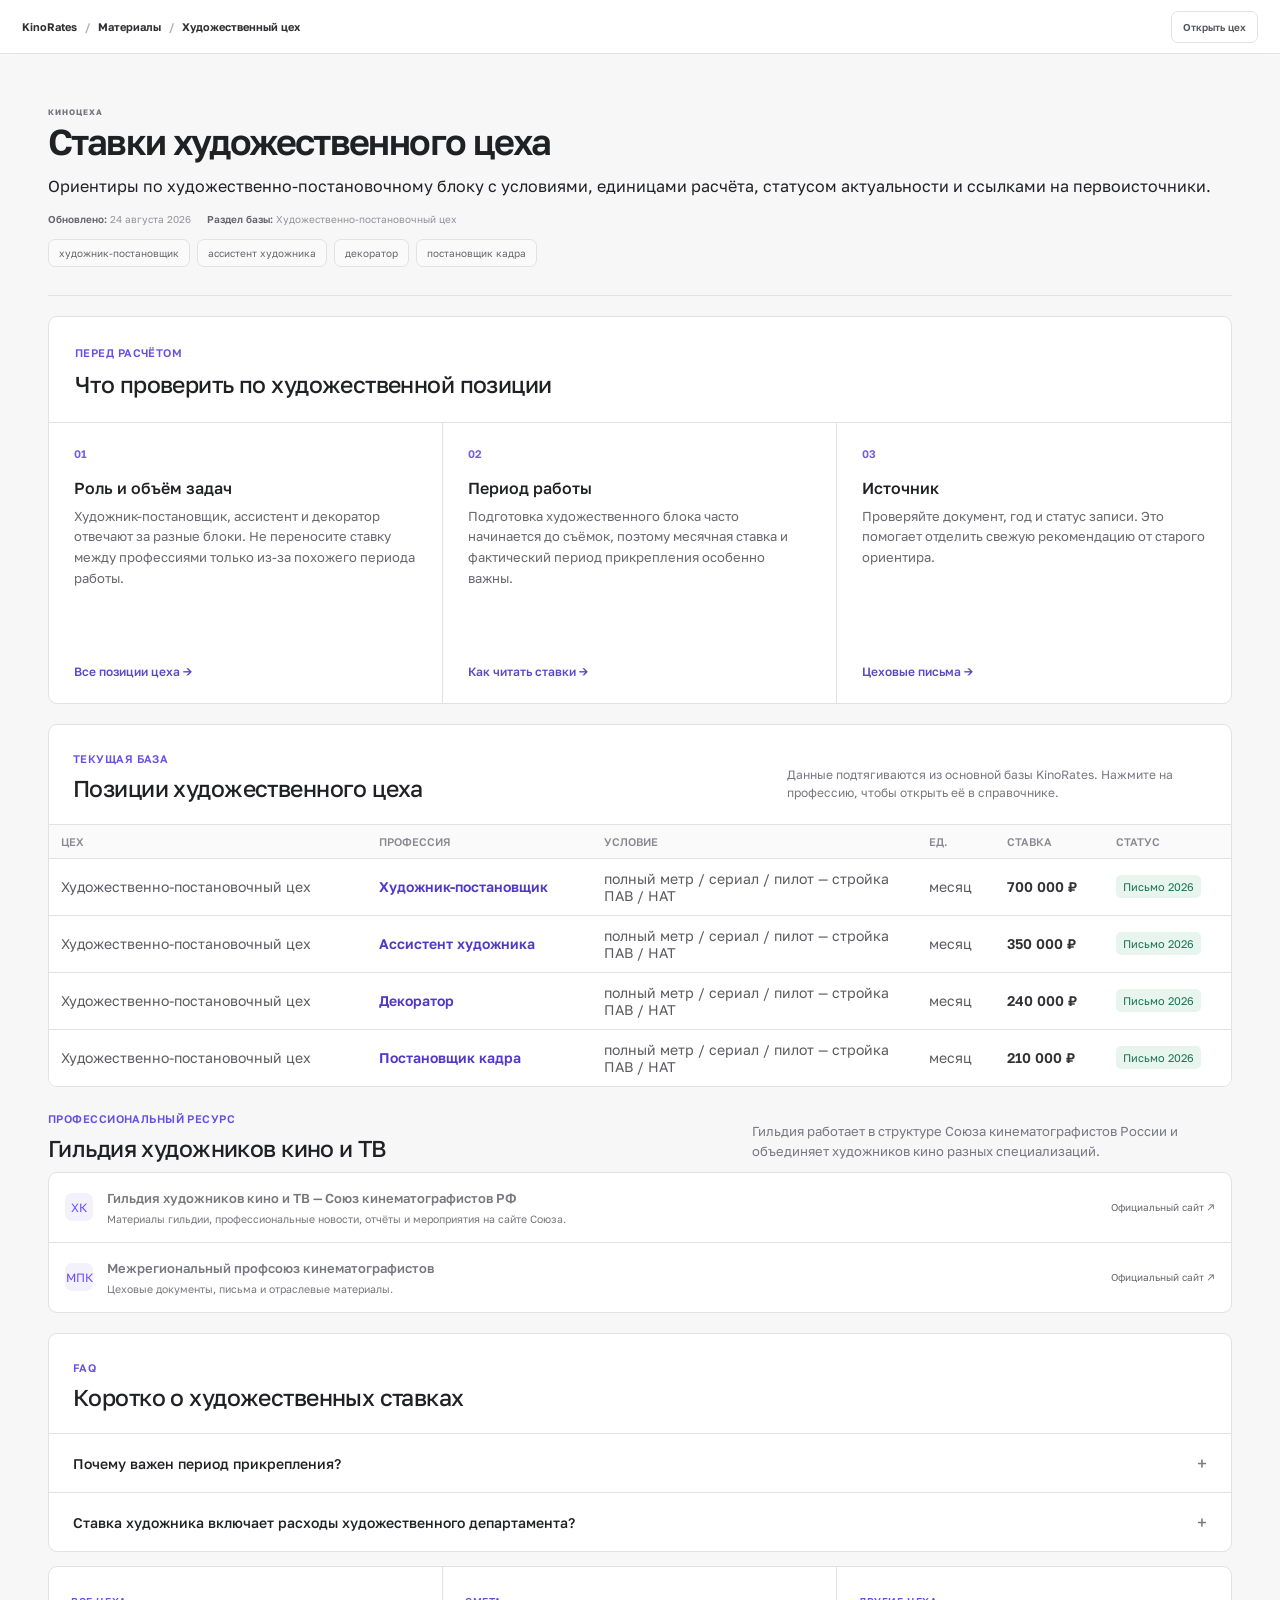
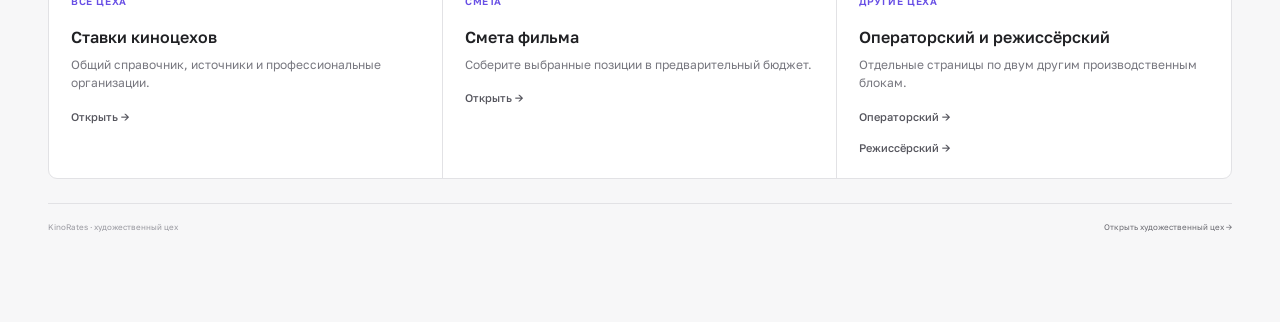
==== commit 79b4bf93: "Apply larger material typography to art department page" ====
--- a/hudozhestvennyy-tsekh/index.html
+++ b/hudozhestvennyy-tsekh/index.html
@@ -9,6 +9,7 @@
   <meta property="og:type" content="website"><meta property="og:site_name" content="KinoRates"><meta property="og:title" content="Ставки художественного цеха — KinoRates"><meta property="og:description" content="Ориентиры по ставкам специалистов художественно-постановочного цеха и профессиональные источники."><meta property="og:url" content="https://kinorates.ru/hudozhestvennyy-tsekh/"><meta property="og:image" content="https://kinorates.ru/og-image-v9.png"><meta name="twitter:card" content="summary_large_image">
   <link rel="preconnect" href="https://fonts.googleapis.com"><link rel="preconnect" href="https://fonts.gstatic.com" crossorigin><link href="https://fonts.googleapis.com/css2?family=Golos+Text:wght@400;500;600;700&display=swap" rel="stylesheet">
   <link rel="stylesheet" href="/seo-pages.css?v=20260824-3">
+  <link rel="stylesheet" href="/seo-type-scale.css?v=20260824-1">
   <script type="application/ld+json">{"@context":"https://schema.org","@type":"WebPage","name":"Ставки художественного цеха","url":"https://kinorates.ru/hudozhestvennyy-tsekh/","dateModified":"2026-08-24","description":"Ставки и условия специалистов художественно-постановочного цеха в KinoRates.","isPartOf":{"@type":"WebSite","name":"KinoRates","url":"https://kinorates.ru/"},"inLanguage":"ru-RU"}</script>
 </head>
 <body>
--- a/seo-type-scale.css
+++ b/seo-type-scale.css
@@ -0,0 +1,29 @@
+.seo-section-head p{font-size:13px;line-height:1.55}
+.seo-related{padding:20px}
+.seo-related-grid{gap:10px}
+.seo-related-grid a{min-height:116px;padding:18px 17px}
+.seo-related-grid b{font-size:14px;font-weight:560;line-height:1.35}
+.seo-related-grid span{margin-top:8px;font-size:11px;line-height:1.5}
+
+.seo-view .article-grid.standalone article{min-height:168px;padding:22px}
+.seo-view .article-grid.standalone article>span{font-size:10px;letter-spacing:.06em}
+.seo-view .article-grid.standalone h3{margin:18px 0 8px;font-size:16px;line-height:1.3;font-weight:560}
+.seo-view .article-grid.standalone p{font-size:12px;line-height:1.55}
+.seo-view .article-grid.standalone a{margin-top:16px;font-size:11px;line-height:1.4}
+
+.seo-resource-list b{font-size:13px;font-weight:560;line-height:1.35}
+.seo-resource-list span span{margin-top:5px;font-size:10.5px;line-height:1.5}
+.seo-resource-list em{font-size:10px}
+.seo-meta-row{font-size:10px;line-height:1.45}
+.seo-popular a{font-size:10px}
+
+@media(max-width:680px){
+  .seo-related{padding:16px}
+  .seo-related-grid a{min-height:0;padding:16px}
+  .seo-related-grid b{font-size:14px}
+  .seo-related-grid span{font-size:11px}
+  .seo-view .article-grid.standalone article{min-height:0;padding:18px}
+  .seo-view .article-grid.standalone h3{font-size:15px}
+  .seo-view .article-grid.standalone p{font-size:11.5px}
+  .seo-section-head p{font-size:12px}
+}
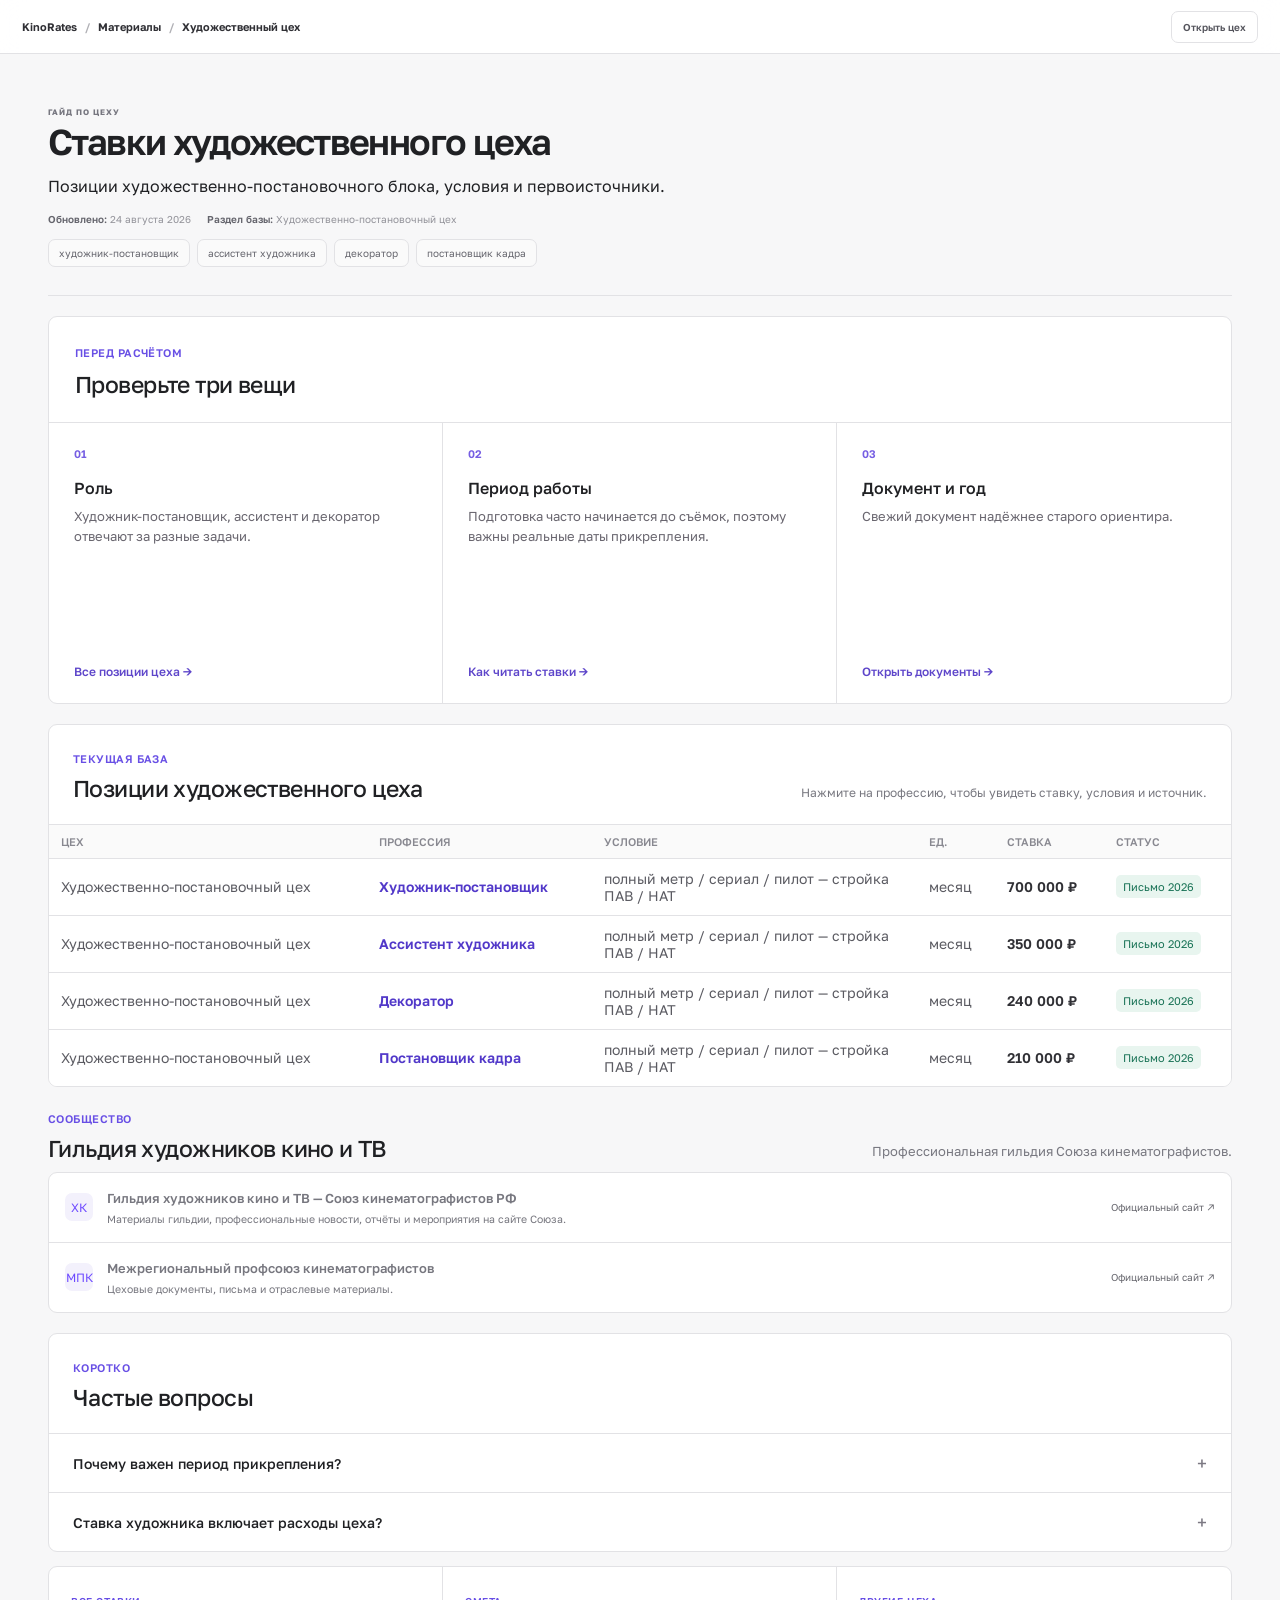
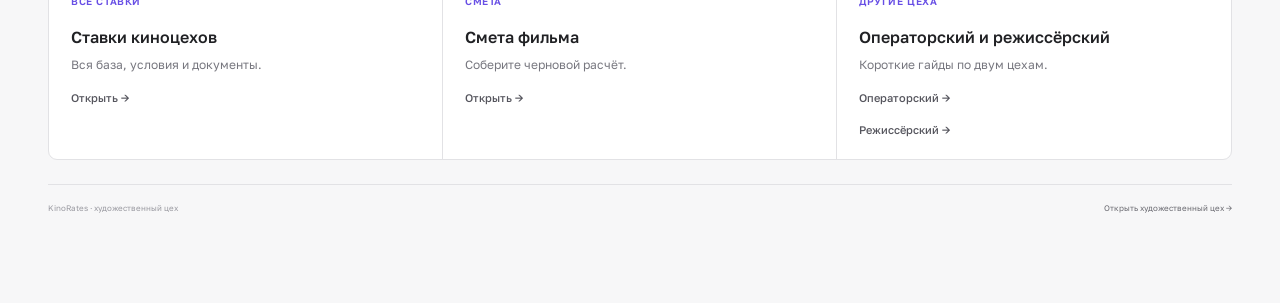
==== commit 21e9578f: "Simplify site navigation and copy" ====
--- a/hudozhestvennyy-tsekh/index.html
+++ b/hudozhestvennyy-tsekh/index.html
@@ -16,13 +16,13 @@
 <div class="seo-shell"><aside class="seo-sidebar" aria-hidden="true"><a href="/">KinoRates</a></aside><main class="seo-main">
 <header class="seo-topbar"><a class="seo-mobile-brand" href="/">KinoRates</a><div class="seo-breadcrumb"><a href="/">KinoRates</a><span>/</span><a href="/stavki-kinotsekhov/">Материалы</a><span>/</span>Художественный цех</div><a class="seo-top-action" href="/?dept=Художественно-постановочный%20цех#home">Открыть цех</a></header>
 <div class="seo-view">
-<section class="seo-head"><p class="seo-kicker">Киноцеха</p><h1>Ставки художественного цеха</h1><p>Ориентиры по художественно-постановочному блоку с условиями, единицами расчёта, статусом актуальности и ссылками на первоисточники.</p><div class="seo-meta-row"><span><b>Обновлено:</b> 24 августа 2026</span><span><b>Раздел базы:</b> Художественно-постановочный цех</span></div><nav class="seo-popular"><a href="/?q=художник-постановщик#home">художник-постановщик</a><a href="/?q=ассистент художника#home">ассистент художника</a><a href="/?q=декоратор#home">декоратор</a><a href="/?q=постановщик кадра#home">постановщик кадра</a></nav></section>
-<section class="rate-reading-guide"><header><span>ПЕРЕД РАСЧЁТОМ</span><h2>Что проверить по художественной позиции</h2></header><div class="rate-reading-steps"><article><i>01</i><h3>Роль и объём задач</h3><p>Художник-постановщик, ассистент и декоратор отвечают за разные блоки. Не переносите ставку между профессиями только из-за похожего периода работы.</p><nav><a href="/?dept=Художественно-постановочный%20цех#home">Все позиции цеха →</a></nav></article><article><i>02</i><h3>Период работы</h3><p>Подготовка художественного блока часто начинается до съёмок, поэтому месячная ставка и фактический период прикрепления особенно важны.</p><nav><a href="/#knowledge">Как читать ставки →</a></nav></article><article><i>03</i><h3>Источник</h3><p>Проверяйте документ, год и статус записи. Это помогает отделить свежую рекомендацию от старого ориентира.</p><nav><a href="/#resources">Цеховые письма →</a></nav></article></div></section>
-<section class="seo-live"><header><div><span>ТЕКУЩАЯ БАЗА</span><h2>Позиции художественного цеха</h2></div><p>Данные подтягиваются из основной базы KinoRates. Нажмите на профессию, чтобы открыть её в справочнике.</p></header><div data-live-rates data-dept="Художественно-постановочный цех" data-limit="7"></div></section>
-<div class="seo-section-head"><div><span>ПРОФЕССИОНАЛЬНЫЙ РЕСУРС</span><h2>Гильдия художников кино и ТВ</h2></div><p>Гильдия работает в структуре Союза кинематографистов России и объединяет художников кино разных специализаций.</p></div>
+<section class="seo-head"><p class="seo-kicker">Гайд по цеху</p><h1>Ставки художественного цеха</h1><p>Позиции художественно-постановочного блока, условия и первоисточники.</p><div class="seo-meta-row"><span><b>Обновлено:</b> 24 августа 2026</span><span><b>Раздел базы:</b> Художественно-постановочный цех</span></div><nav class="seo-popular"><a href="/?q=художник-постановщик#home">художник-постановщик</a><a href="/?q=ассистент художника#home">ассистент художника</a><a href="/?q=декоратор#home">декоратор</a><a href="/?q=постановщик кадра#home">постановщик кадра</a></nav></section>
+<section class="rate-reading-guide"><header><span>ПЕРЕД РАСЧЁТОМ</span><h2>Проверьте три вещи</h2></header><div class="rate-reading-steps"><article><i>01</i><h3>Роль</h3><p>Художник-постановщик, ассистент и декоратор отвечают за разные задачи.</p><nav><a href="/?dept=Художественно-постановочный%20цех#home">Все позиции цеха →</a></nav></article><article><i>02</i><h3>Период работы</h3><p>Подготовка часто начинается до съёмок, поэтому важны реальные даты прикрепления.</p><nav><a href="/#knowledge">Как читать ставки →</a></nav></article><article><i>03</i><h3>Документ и год</h3><p>Свежий документ надёжнее старого ориентира.</p><nav><a href="/#resources">Открыть документы →</a></nav></article></div></section>
+<section class="seo-live"><header><div><span>ТЕКУЩАЯ БАЗА</span><h2>Позиции художественного цеха</h2></div><p>Нажмите на профессию, чтобы увидеть ставку, условия и источник.</p></header><div data-live-rates data-dept="Художественно-постановочный цех" data-limit="7"></div></section>
+<div class="seo-section-head"><div><span>СООБЩЕСТВО</span><h2>Гильдия художников кино и ТВ</h2></div><p>Профессиональная гильдия Союза кинематографистов.</p></div>
 <section class="resource-list seo-resource-list"><a href="https://www.unikino.ru/" target="_blank" rel="noopener"><i>ХК</i><span><b>Гильдия художников кино и ТВ — Союз кинематографистов РФ</b><span>Материалы гильдии, профессиональные новости, отчёты и мероприятия на сайте Союза.</span></span><em>Официальный сайт ↗</em></a><a href="https://kinoprofsoyuz.ru/" target="_blank" rel="noopener"><i>МПК</i><span><b>Межрегиональный профсоюз кинематографистов</b><span>Цеховые документы, письма и отраслевые материалы.</span></span><em>Официальный сайт ↗</em></a></section>
-<section class="seo-faq"><header><span>FAQ</span><h2>Коротко о художественных ставках</h2></header><details><summary>Почему важен период прикрепления?</summary><p>Художественный цех часто работает дольше съёмочного периода. Для помесячной ставки фактические даты прикрепления могут заметно менять итог бюджета.</p></details><details><summary>Ставка художника включает расходы художественного департамента?</summary><p>Нет. Персональная ставка специалиста и производственные расходы на декорации, реквизит, материалы, транспорт и подрядчиков — разные статьи бюджета.</p></details></section>
-<section class="article-grid standalone"><article><span>ВСЕ ЦЕХА</span><h3>Ставки киноцехов</h3><p>Общий справочник, источники и профессиональные организации.</p><a href="/stavki-kinotsekhov/">Открыть →</a></article><article><span>СМЕТА</span><h3>Смета фильма</h3><p>Соберите выбранные позиции в предварительный бюджет.</p><a href="/smeta-filma/">Открыть →</a></article><article><span>ДРУГИЕ ЦЕХА</span><h3>Операторский и режиссёрский</h3><p>Отдельные страницы по двум другим производственным блокам.</p><a href="/operatorskiy-tsekh/">Операторский →</a><a href="/rezhisserskiy-tsekh/">Режиссёрский →</a></article></section>
+<section class="seo-faq"><header><span>КОРОТКО</span><h2>Частые вопросы</h2></header><details><summary>Почему важен период прикрепления?</summary><p>Художественный цех часто работает дольше съёмок. Для помесячной ставки реальные даты заметно меняют итог.</p></details><details><summary>Ставка художника включает расходы цеха?</summary><p>Нет. Ставка специалиста и расходы на декорации, реквизит, материалы, транспорт и подрядчиков — разные статьи.</p></details></section>
+<section class="article-grid standalone"><article><span>ВСЕ СТАВКИ</span><h3>Ставки киноцехов</h3><p>Вся база, условия и документы.</p><a href="/stavki-kinotsekhov/">Открыть →</a></article><article><span>СМЕТА</span><h3>Смета фильма</h3><p>Соберите черновой расчёт.</p><a href="/smeta-filma/">Открыть →</a></article><article><span>ДРУГИЕ ЦЕХА</span><h3>Операторский и режиссёрский</h3><p>Короткие гайды по двум цехам.</p><a href="/operatorskiy-tsekh/">Операторский →</a><a href="/rezhisserskiy-tsekh/">Режиссёрский →</a></article></section>
 <footer class="seo-footer"><span>KinoRates · художественный цех</span><a href="/?dept=Художественно-постановочный%20цех#home">Открыть художественный цех →</a></footer>
 </div></main></div>
 <script src="/rates-data.js?v=20260820-30"></script><script src="/seo-live-rates.js?v=20260824-1"></script>
